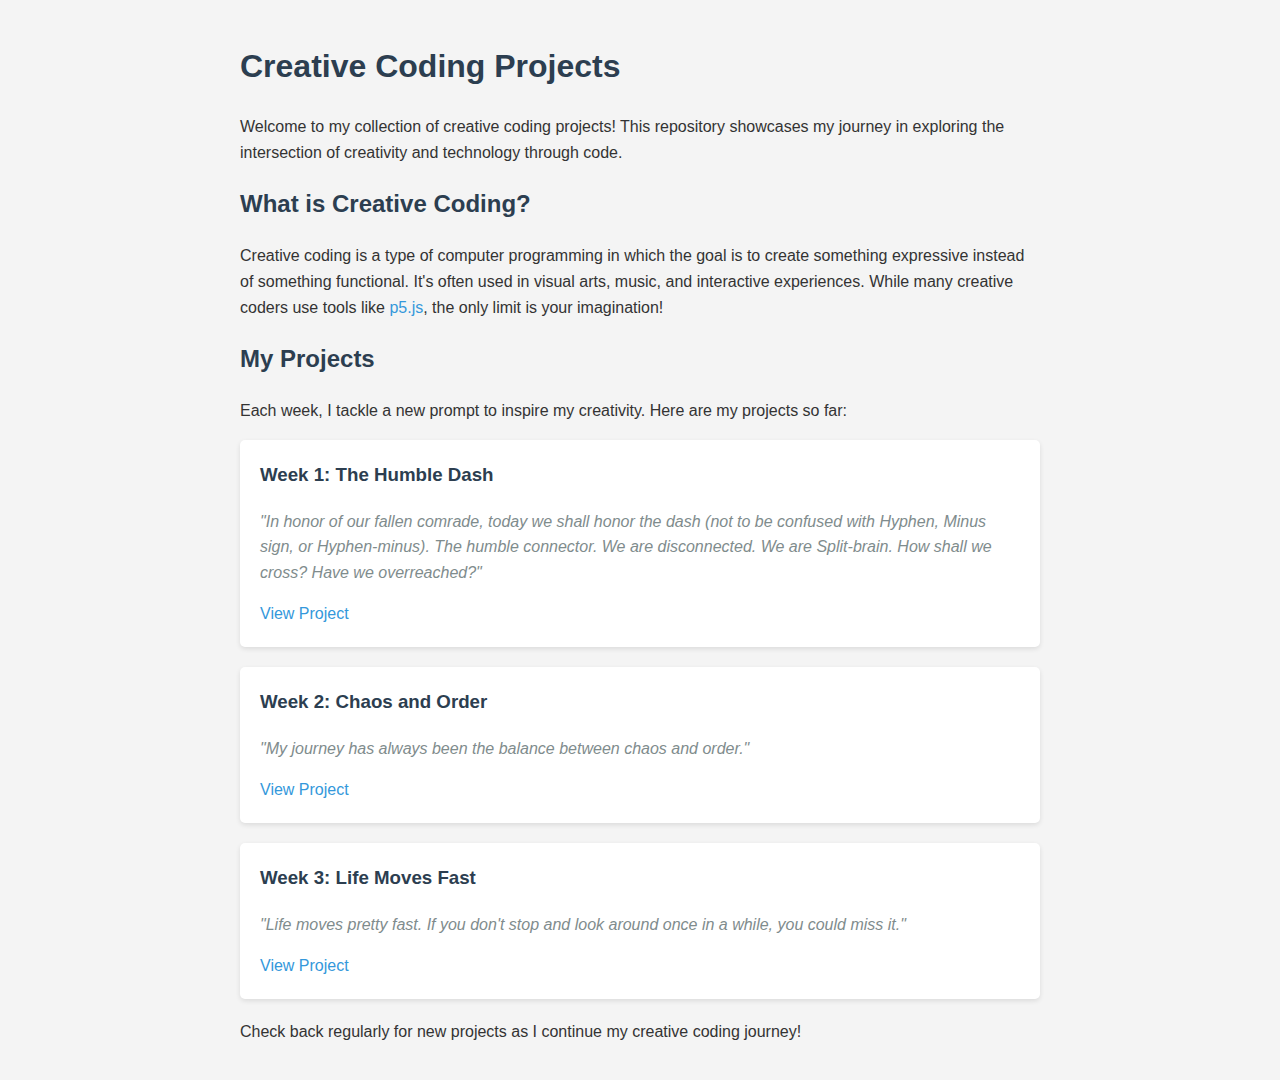
==== index.html @ 59b1a092 "Readme and index.html for gh pages" ====
<!DOCTYPE html>
<html lang="en">
<head>
    <meta charset="UTF-8">
    <meta name="viewport" content="width=device-width, initial-scale=1.0">
    <title>Creative Coding Projects</title>
    <style>
        body {
            font-family: Arial, sans-serif;
            line-height: 1.6;
            color: #333;
            max-width: 800px;
            margin: 0 auto;
            padding: 20px;
            background-color: #f4f4f4;
        }
        h1, h2 {
            color: #2c3e50;
        }
        a {
            color: #3498db;
            text-decoration: none;
        }
        a:hover {
            text-decoration: underline;
        }
        .project {
            background-color: #fff;
            border-radius: 5px;
            padding: 20px;
            margin-bottom: 20px;
            box-shadow: 0 2px 5px rgba(0,0,0,0.1);
        }
        .project h3 {
            margin-top: 0;
            color: #2c3e50;
        }
        .project p {
            font-style: italic;
            color: #7f8c8d;
        }
    </style>
</head>
<body>
    <h1>Creative Coding Projects</h1>
    
    <p>Welcome to my collection of creative coding projects! This repository showcases my journey in exploring the intersection of creativity and technology through code.</p>
    
    <h2>What is Creative Coding?</h2>
    <p>Creative coding is a type of computer programming in which the goal is to create something expressive instead of something functional. It's often used in visual arts, music, and interactive experiences. While many creative coders use tools like <a href="https://p5js.org/">p5.js</a>, the only limit is your imagination!</p>
    
    <h2>My Projects</h2>
    <p>Each week, I tackle a new prompt to inspire my creativity. Here are my projects so far:</p>
    
    <div class="project">
        <h3>Week 1: The Humble Dash</h3>
        <p>"In honor of our fallen comrade, today we shall honor the dash (not to be confused with Hyphen, Minus sign, or Hyphen-minus). The humble connector. We are disconnected. We are Split-brain. How shall we cross? Have we overreached?"</p>
        <a href="1/">View Project</a>
    </div>
    
    <div class="project">
        <h3>Week 2: Chaos and Order</h3>
        <p>"My journey has always been the balance between chaos and order."</p>
        <a href="2/">View Project</a>
    </div>
    
    <div class="project">
        <h3>Week 3: Life Moves Fast</h3>
        <p>"Life moves pretty fast. If you don't stop and look around once in a while, you could miss it."</p>
        <a href="3/">View Project</a>
    </div>
    
    <footer>
        <p>Check back regularly for new projects as I continue my creative coding journey!</p>
    </footer>
</body>
</html>
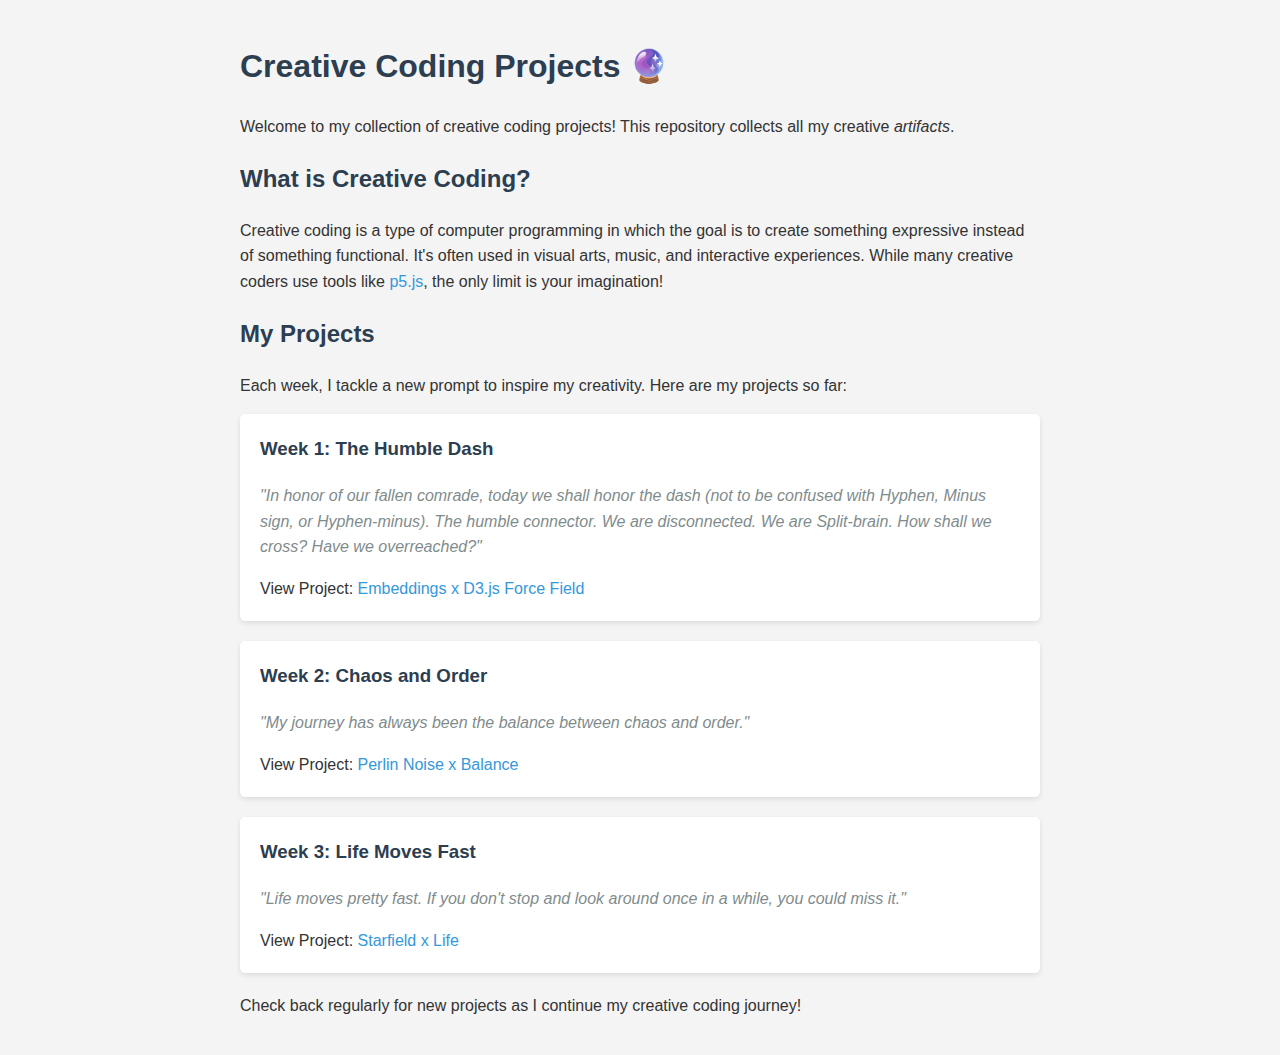
==== commit 1bef7e82: "update title for projects" ====
--- a/index.html
+++ b/index.html
@@ -4,6 +4,7 @@
     <meta charset="UTF-8">
     <meta name="viewport" content="width=device-width, initial-scale=1.0">
     <title>Creative Coding Projects</title>
+    <link rel="icon" href="data:image/svg+xml,<svg xmlns=%22http://www.w3.org/2000/svg%22 viewBox=%220 0 100 100%22><text y=%22.9em%22 font-size=%2290%22>🔮</text></svg>">
     <style>
         body {
             font-family: Arial, sans-serif;
@@ -42,9 +43,9 @@
     </style>
 </head>
 <body>
-    <h1>Creative Coding Projects</h1>
+    <h1>Creative Coding Projects 🔮</h1>
     
-    <p>Welcome to my collection of creative coding projects! This repository showcases my journey in exploring the intersection of creativity and technology through code.</p>
+    <p>Welcome to my collection of creative coding projects! This repository collects all my creative <em>artifacts</em>.</p>
     
     <h2>What is Creative Coding?</h2>
     <p>Creative coding is a type of computer programming in which the goal is to create something expressive instead of something functional. It's often used in visual arts, music, and interactive experiences. While many creative coders use tools like <a href="https://p5js.org/">p5.js</a>, the only limit is your imagination!</p>
@@ -55,19 +56,19 @@
     <div class="project">
         <h3>Week 1: The Humble Dash</h3>
         <p>"In honor of our fallen comrade, today we shall honor the dash (not to be confused with Hyphen, Minus sign, or Hyphen-minus). The humble connector. We are disconnected. We are Split-brain. How shall we cross? Have we overreached?"</p>
-        <a href="1/">View Project</a>
+        View Project: <a href="1/">Embeddings x D3.js Force Field</a>
     </div>
     
     <div class="project">
         <h3>Week 2: Chaos and Order</h3>
         <p>"My journey has always been the balance between chaos and order."</p>
-        <a href="2/">View Project</a>
+        View Project: <a href="2/">Perlin Noise x Balance</a>
     </div>
     
     <div class="project">
         <h3>Week 3: Life Moves Fast</h3>
         <p>"Life moves pretty fast. If you don't stop and look around once in a while, you could miss it."</p>
-        <a href="3/">View Project</a>
+        View Project: <a href="3/">Starfield x Life</a>
     </div>
     
     <footer>
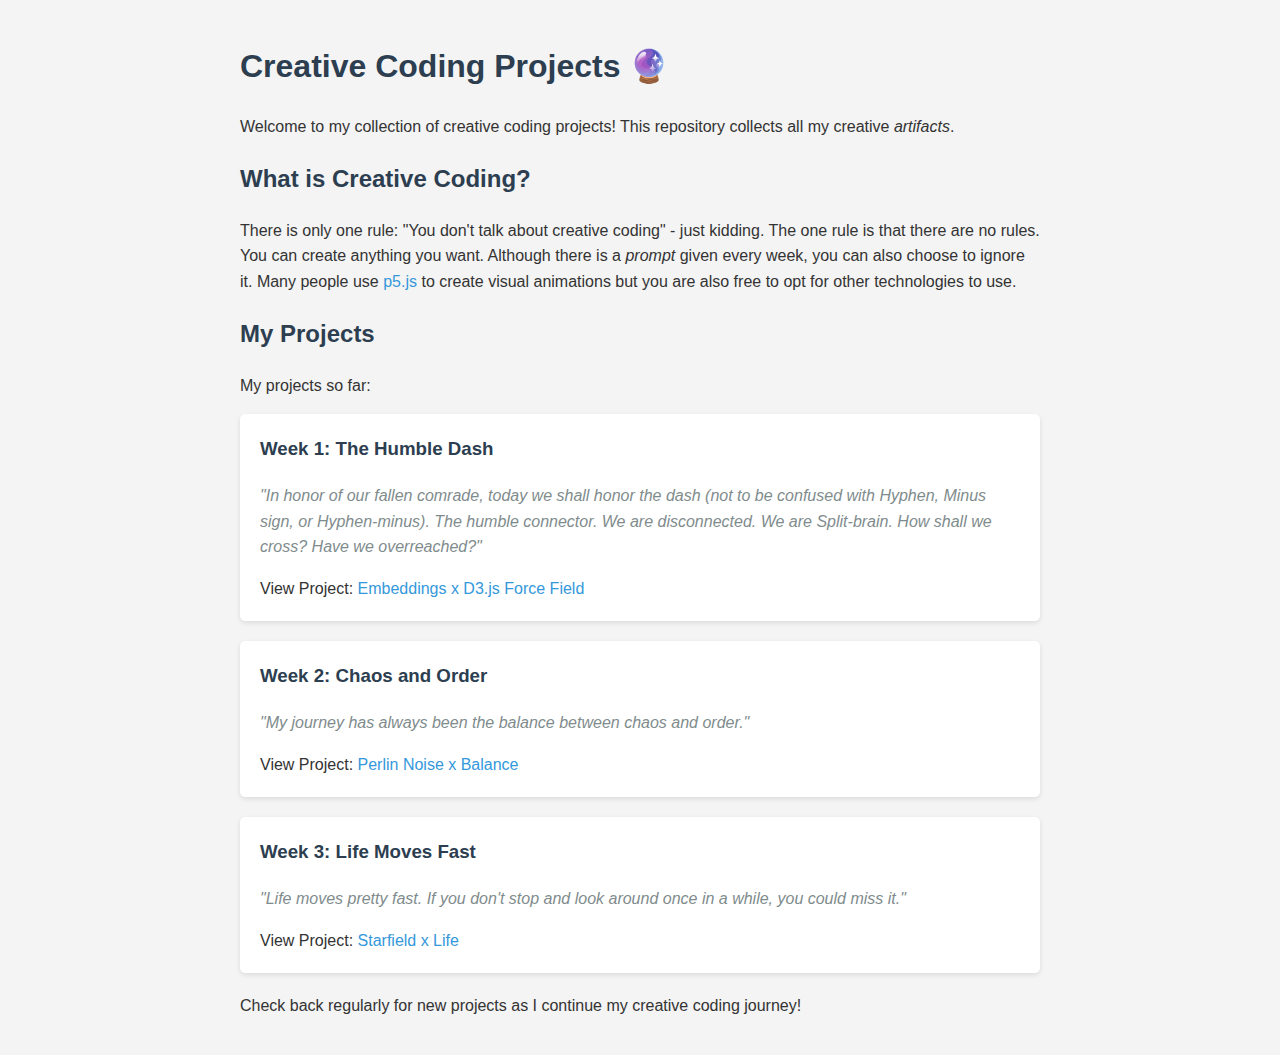
==== commit cea077ca: "Remove chapgpt-ish language" ====
--- a/index.html
+++ b/index.html
@@ -48,10 +48,17 @@
     <p>Welcome to my collection of creative coding projects! This repository collects all my creative <em>artifacts</em>.</p>
     
     <h2>What is Creative Coding?</h2>
-    <p>Creative coding is a type of computer programming in which the goal is to create something expressive instead of something functional. It's often used in visual arts, music, and interactive experiences. While many creative coders use tools like <a href="https://p5js.org/">p5.js</a>, the only limit is your imagination!</p>
+    <p>
+        There is only one rule: "You don't talk about creative coding" - just kidding. 
+        The one rule is that there are no rules.
+        You can create anything you want. Although there is a <em>prompt</em> given
+        every week, you can also choose to ignore it. 
+        Many people use <a href="https://p5js.org/">p5.js</a> to create visual 
+        animations but you are also free to opt for other technologies to use.
+    </p>
     
     <h2>My Projects</h2>
-    <p>Each week, I tackle a new prompt to inspire my creativity. Here are my projects so far:</p>
+    <p>My projects so far:</p>
     
     <div class="project">
         <h3>Week 1: The Humble Dash</h3>
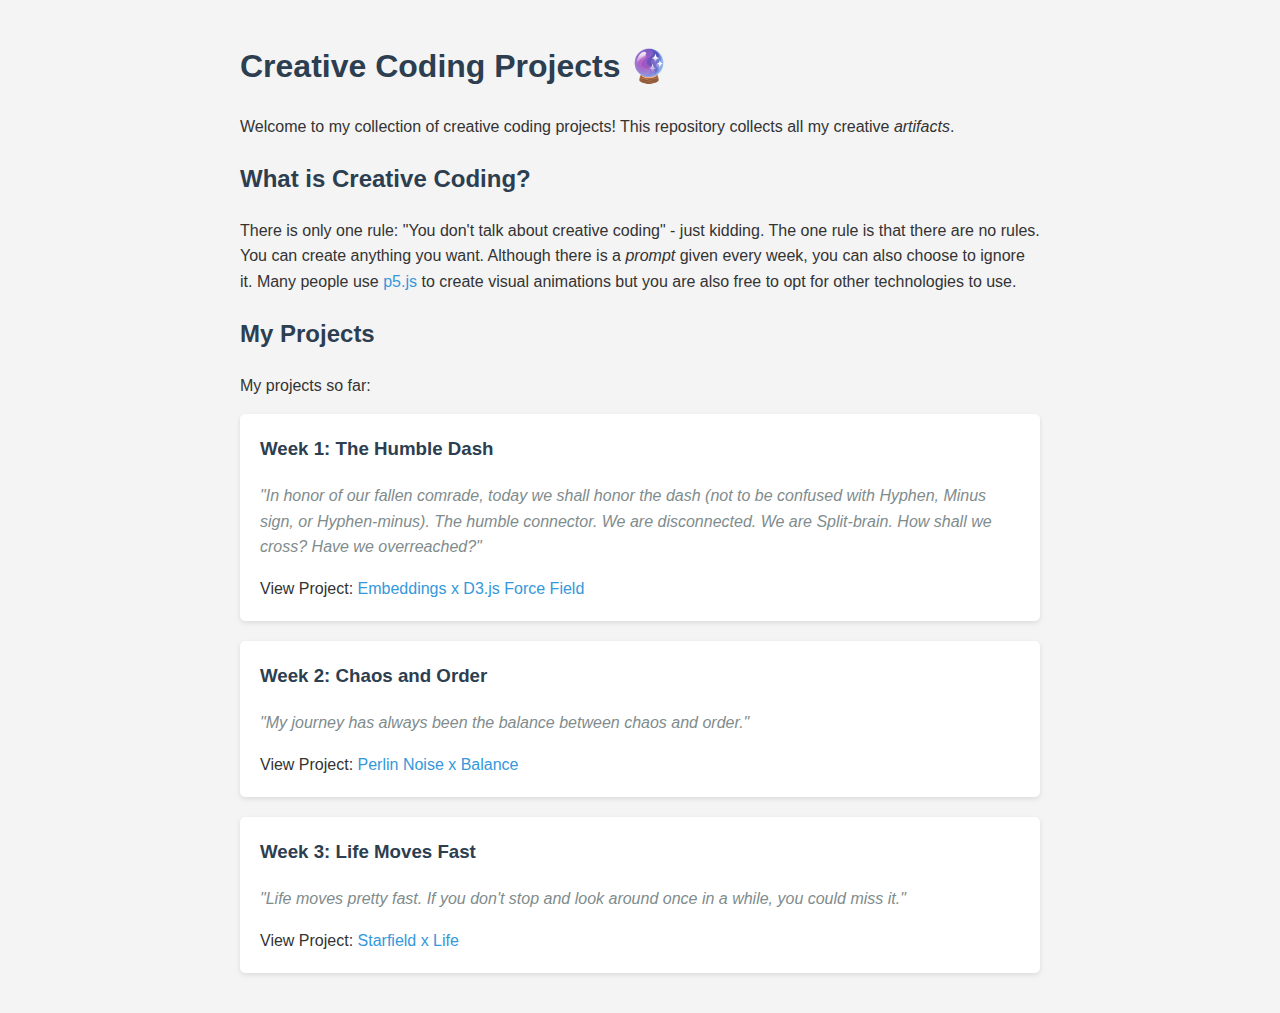
==== commit 84b35b34: "Add german translation, remove chatgpt ish line" ====
--- a/index.html
+++ b/index.html
@@ -77,9 +77,5 @@
         <p>"Life moves pretty fast. If you don't stop and look around once in a while, you could miss it."</p>
         View Project: <a href="3/">Starfield x Life</a>
     </div>
-    
-    <footer>
-        <p>Check back regularly for new projects as I continue my creative coding journey!</p>
-    </footer>
 </body>
 </html>